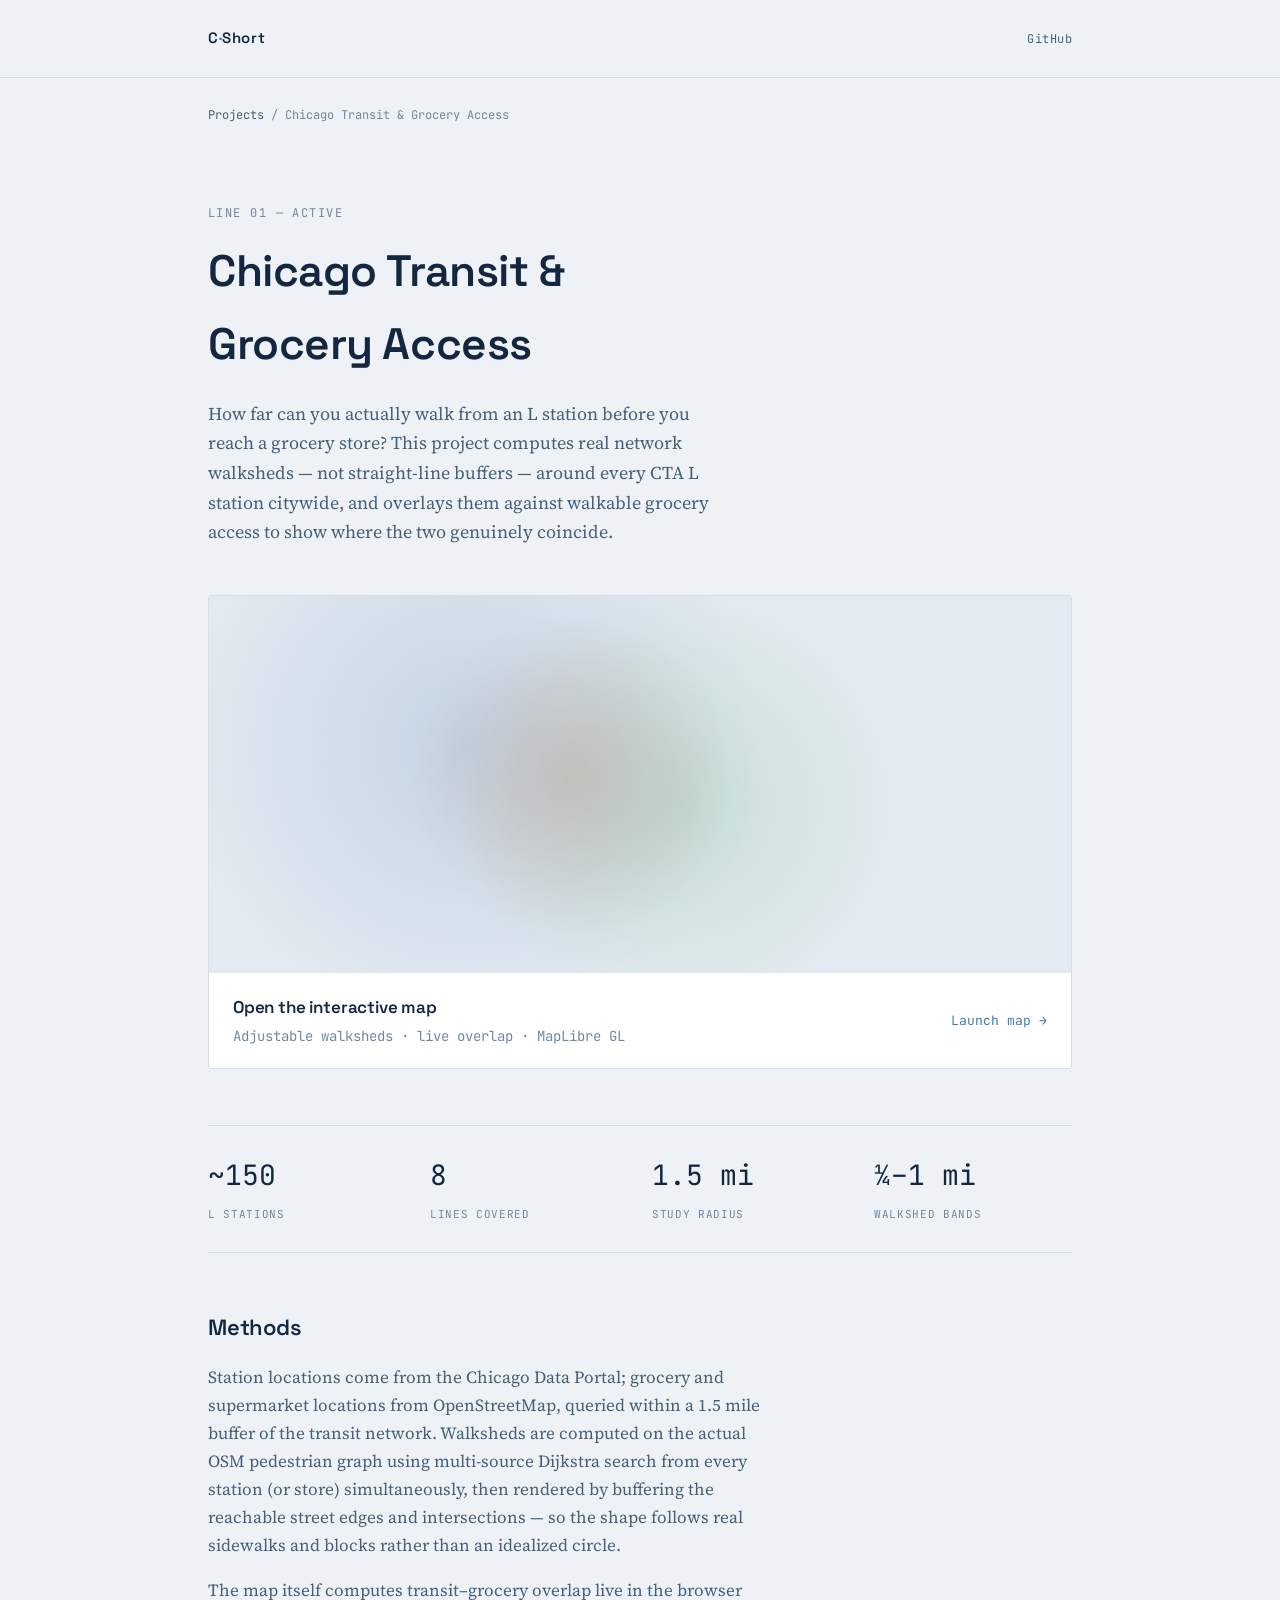
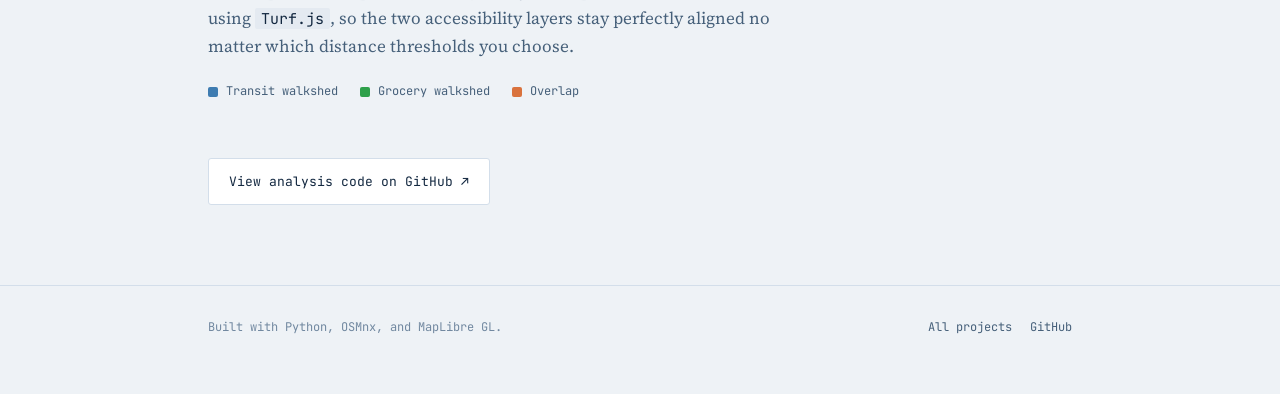
==== chicago-transit/index.html @ fa1d9db1 "Initial commit: portfolio homepage + Chicago transit project" ====
<!DOCTYPE html>
<html lang="en">
<head>
<meta charset="UTF-8">
<meta name="viewport" content="width=device-width, initial-scale=1.0">
<title>Chicago Transit &amp; Grocery Access — Cait Short</title>
<meta name="description" content="Network-based walkshed analysis of CTA L stations and grocery access across Chicago.">

<link rel="preconnect" href="https://fonts.googleapis.com">
<link rel="preconnect" href="https://fonts.gstatic.com" crossorigin>
<link href="https://fonts.googleapis.com/css2?family=Space+Grotesk:wght@500;600;700&family=Source+Serif+4:opsz,wght@8..60,400;8..60,600&family=JetBrains+Mono:wght@400;500&display=swap" rel="stylesheet">
<link rel="stylesheet" href="../assets/style.css">

<style>
  .breadcrumb {
    font-family: var(--mono);
    font-size: 12px;
    color: var(--muted);
    margin-bottom: 22px;
  }
  .breadcrumb a { text-decoration: none; color: var(--ink-dim); }
  .breadcrumb a:hover { color: var(--ink); }

  .project-header { padding: 56px 0 8px; }

  .project-header h1 {
    font-size: clamp(30px, 4.4vw, 44px);
    max-width: 18ch;
    margin-top: 12px;
  }

  .project-header .dek {
    max-width: 56ch;
    color: var(--ink-dim);
    font-size: 18px;
    margin: 18px 0 0;
  }

  /* ── Map CTA panel ────────────────────────────────────────────────── */
  .map-cta {
    display: block;
    margin: 40px 0 56px;
    border: 1px solid var(--line);
    border-radius: var(--radius);
    background: var(--surface);
    text-decoration: none;
    overflow: hidden;
    transition: border-color 0.2s;
  }

  .map-cta:hover { border-color: var(--cta); }

  .map-cta-preview {
    position: relative;
    aspect-ratio: 16/7;
    background:
      radial-gradient(circle at 30% 40%, rgba(62,124,177,0.20), transparent 45%),
      radial-gradient(circle at 55% 55%, rgba(46,160,74,0.16), transparent 42%),
      radial-gradient(circle at 42% 48%, rgba(217,114,61,0.24), transparent 30%),
      var(--surface-2);
  }

  .map-cta-body {
    display: flex;
    align-items: center;
    justify-content: space-between;
    padding: 20px 24px;
    gap: 16px;
    flex-wrap: wrap;
  }

  .map-cta-body h3 {
    font-size: 17px;
    color: var(--ink);
  }

  .map-cta-body p {
    margin: 4px 0 0;
    font-size: 14px;
    color: var(--muted);
    font-family: var(--mono);
  }

  .map-cta-arrow {
    font-family: var(--mono);
    font-size: 13px;
    color: var(--cta);
    white-space: nowrap;
    display: flex;
    align-items: center;
    gap: 6px;
  }

  /* ── Stats row ────────────────────────────────────────────────────── */
  .stats {
    display: grid;
    grid-template-columns: repeat(auto-fit, minmax(140px, 1fr));
    gap: 24px;
    margin: 40px 0 56px;
    padding: 26px 0;
    border-top: 1px solid var(--line);
    border-bottom: 1px solid var(--line);
  }

  .stat .num {
    font-family: var(--mono);
    font-size: 28px;
    color: var(--ink);
    display: block;
  }

  .stat .label {
    font-family: var(--mono);
    font-size: 11px;
    letter-spacing: 0.06em;
    text-transform: uppercase;
    color: var(--muted);
    margin-top: 4px;
  }

  /* ── Methods ──────────────────────────────────────────────────────── */
  .methods { margin-bottom: 56px; }

  .methods h2 {
    font-size: 22px;
    margin-bottom: 16px;
  }

  .methods p {
    color: var(--ink-dim);
    max-width: 64ch;
  }

  .methods p + p { margin-top: 14px; }

  .methods code {
    font-family: var(--mono);
    font-size: 0.88em;
    background: var(--surface-2);
    padding: 1px 6px;
    border-radius: 2px;
    color: var(--ink);
  }

  .legend {
    display: flex;
    gap: 22px;
    margin-top: 22px;
    flex-wrap: wrap;
  }

  .legend-item {
    display: flex;
    align-items: center;
    gap: 8px;
    font-family: var(--mono);
    font-size: 12px;
    color: var(--ink-dim);
  }

  .legend-swatch {
    width: 10px;
    height: 10px;
    border-radius: 2px;
  }

  /* ── Code link ────────────────────────────────────────────────────── */
  .code-cta {
    display: inline-flex;
    align-items: center;
    gap: 10px;
    padding: 12px 20px;
    border: 1px solid var(--line);
    border-radius: var(--radius);
    text-decoration: none;
    color: var(--ink);
    font-family: var(--mono);
    font-size: 13px;
    background: var(--surface);
    transition: border-color 0.2s, background 0.2s;
  }

  .code-cta:hover {
    border-color: var(--groc);
    background: var(--surface-2);
  }
</style>
</head>
<body>

<nav class="site-nav">
  <div class="wrap">
    <a class="brand" href="../index.html">C<span class="dot">·</span>Short</a>
    <div class="nav-links">
      <a href="https://github.com/C-Short" target="_blank" rel="noopener">GitHub</a>
    </div>
  </div>
</nav>

<main>
  <div class="wrap">

    <div class="breadcrumb" style="margin-top:28px;">
      <a href="../index.html">Projects</a> / Chicago Transit &amp; Grocery Access
    </div>

    <header class="project-header">
      <div class="eyebrow">Line 01 — Active</div>
      <h1>Chicago Transit &amp; Grocery Access</h1>
      <p class="dek">
        How far can you actually walk from an L station before you reach a
        grocery store? This project computes real network walksheds — not
        straight-line buffers — around every CTA L station citywide, and
        overlays them against walkable grocery access to show where the two
        genuinely coincide.
      </p>
    </header>

    <a class="map-cta" href="map.html">
      <div class="map-cta-preview"></div>
      <div class="map-cta-body">
        <div>
          <h3>Open the interactive map</h3>
          <p>Adjustable walksheds · live overlap · MapLibre GL</p>
        </div>
        <div class="map-cta-arrow">Launch map →</div>
      </div>
    </a>

    <div class="stats">
      <div class="stat">
        <span class="num">~150</span>
        <span class="label">L stations</span>
      </div>
      <div class="stat">
        <span class="num">8</span>
        <span class="label">Lines covered</span>
      </div>
      <div class="stat">
        <span class="num">1.5 mi</span>
        <span class="label">Study radius</span>
      </div>
      <div class="stat">
        <span class="num">¼–1 mi</span>
        <span class="label">Walkshed bands</span>
      </div>
    </div>

    <section class="methods">
      <h2>Methods</h2>
      <p>
        Station locations come from the Chicago Data Portal; grocery and
        supermarket locations from OpenStreetMap, queried within a
        1.5&nbsp;mile buffer of the transit network. Walksheds are computed
        on the actual OSM pedestrian graph using multi-source Dijkstra search
        from every station (or store) simultaneously, then rendered by
        buffering the reachable street edges and intersections — so the
        shape follows real sidewalks and blocks rather than an idealized
        circle.
      </p>
      <p>
        The map itself computes transit–grocery overlap live in the browser
        using <code>Turf.js</code>, so the two accessibility layers stay
        perfectly aligned no matter which distance thresholds you choose.
      </p>
      <div class="legend">
        <div class="legend-item"><span class="legend-swatch" style="background:var(--cta)"></span>Transit walkshed</div>
        <div class="legend-item"><span class="legend-swatch" style="background:var(--groc)"></span>Grocery walkshed</div>
        <div class="legend-item"><span class="legend-swatch" style="background:var(--ov)"></span>Overlap</div>
      </div>
    </section>

    <a class="code-cta" href="https://github.com/C-Short/C-Short.github.io/tree/main/chicago-transit" target="_blank" rel="noopener">
      View analysis code on GitHub ↗
    </a>

  </div>
</main>

<footer class="site-footer">
  <div class="wrap">
    <p>Built with Python, OSMnx, and MapLibre GL.</p>
    <div class="links">
      <a href="../index.html">All projects</a>
      <a href="https://github.com/C-Short" target="_blank" rel="noopener">GitHub</a>
    </div>
  </div>
</footer>

</body>
</html>
---- assets/style.css ----
/* ─────────────────────────────────────────────────────────────────────────
   Design tokens
   Palette: "light blueprint" — pale blue-tinted paper, deep navy ink, two
   accents (transit blue, warm orange). Green is reserved for the map itself
   (transit / grocery / overlap legend) rather than used in site chrome.
───────────────────────────────────────────────────────────────────────── */
:root {
  --bg:         #eef2f6;
  --surface:    #ffffff;
  --surface-2:  #e4eaf1;
  --line:       #d3deea;
  --ink:        #132840;
  --ink-dim:    #46607a;
  --muted:      #7188a0;

  --cta:        #3e7cb1;
  --ov:         #d9723d;
  --groc:       #2ea04a;

  --display: 'Space Grotesk', system-ui, sans-serif;
  --body:    'Source Serif 4', Georgia, serif;
  --mono:    'JetBrains Mono', 'Fira Mono', monospace;

  --radius: 3px;
  --max-w: 920px;
}

* , *::before, *::after { box-sizing: border-box; }

html { scroll-behavior: smooth; }

body {
  margin: 0;
  background: var(--bg);
  color: var(--ink);
  font-family: var(--body);
  font-size: 17px;
  line-height: 1.65;
  -webkit-font-smoothing: antialiased;
}

a { color: inherit; }

::selection { background: var(--cta); color: #fff; }

/* ── Layout helpers ─────────────────────────────────────────────────────── */
.wrap {
  max-width: var(--max-w);
  margin: 0 auto;
  padding: 0 28px;
}

/* ── Nav ──────────────────────────────────────────────────────────────── */
.site-nav {
  padding: 26px 0;
  border-bottom: 1px solid var(--line);
}

.site-nav .wrap {
  display: flex;
  align-items: baseline;
  justify-content: space-between;
}

.brand {
  font-family: var(--display);
  font-size: 15px;
  font-weight: 600;
  letter-spacing: 0.04em;
  text-decoration: none;
  color: var(--ink);
}

.brand .dot {
  color: var(--cta);
}

.nav-links {
  display: flex;
  gap: 22px;
  font-family: var(--mono);
  font-size: 12px;
  letter-spacing: 0.04em;
}

.nav-links a {
  text-decoration: none;
  color: var(--ink-dim);
  transition: color 0.15s;
}

.nav-links a:hover { color: var(--ink); }

/* ── Headings ─────────────────────────────────────────────────────────── */
h1, h2, h3 {
  font-family: var(--display);
  font-weight: 600;
  letter-spacing: -0.01em;
  color: var(--ink);
  margin: 0;
}

.eyebrow {
  font-family: var(--mono);
  font-size: 12px;
  letter-spacing: 0.12em;
  text-transform: uppercase;
  color: var(--muted);
}

/* ── Focus & motion ───────────────────────────────────────────────────── */
a:focus-visible, button:focus-visible {
  outline: 2px solid var(--cta);
  outline-offset: 3px;
}

@media (prefers-reduced-motion: reduce) {
  * { animation-duration: 0.001ms !important; animation-iteration-count: 1 !important; transition-duration: 0.001ms !important; }
}

/* ── Footer ───────────────────────────────────────────────────────────── */
.site-footer {
  border-top: 1px solid var(--line);
  padding: 32px 0 56px;
  margin-top: 80px;
}

.site-footer .wrap {
  display: flex;
  justify-content: space-between;
  align-items: center;
  flex-wrap: wrap;
  gap: 12px;
}

.site-footer p {
  font-family: var(--mono);
  font-size: 12px;
  color: var(--muted);
  margin: 0;
}

.site-footer .links {
  display: flex;
  gap: 18px;
  font-family: var(--mono);
  font-size: 12px;
}

.site-footer a { text-decoration: none; color: var(--ink-dim); }
.site-footer a:hover { color: var(--ink); }
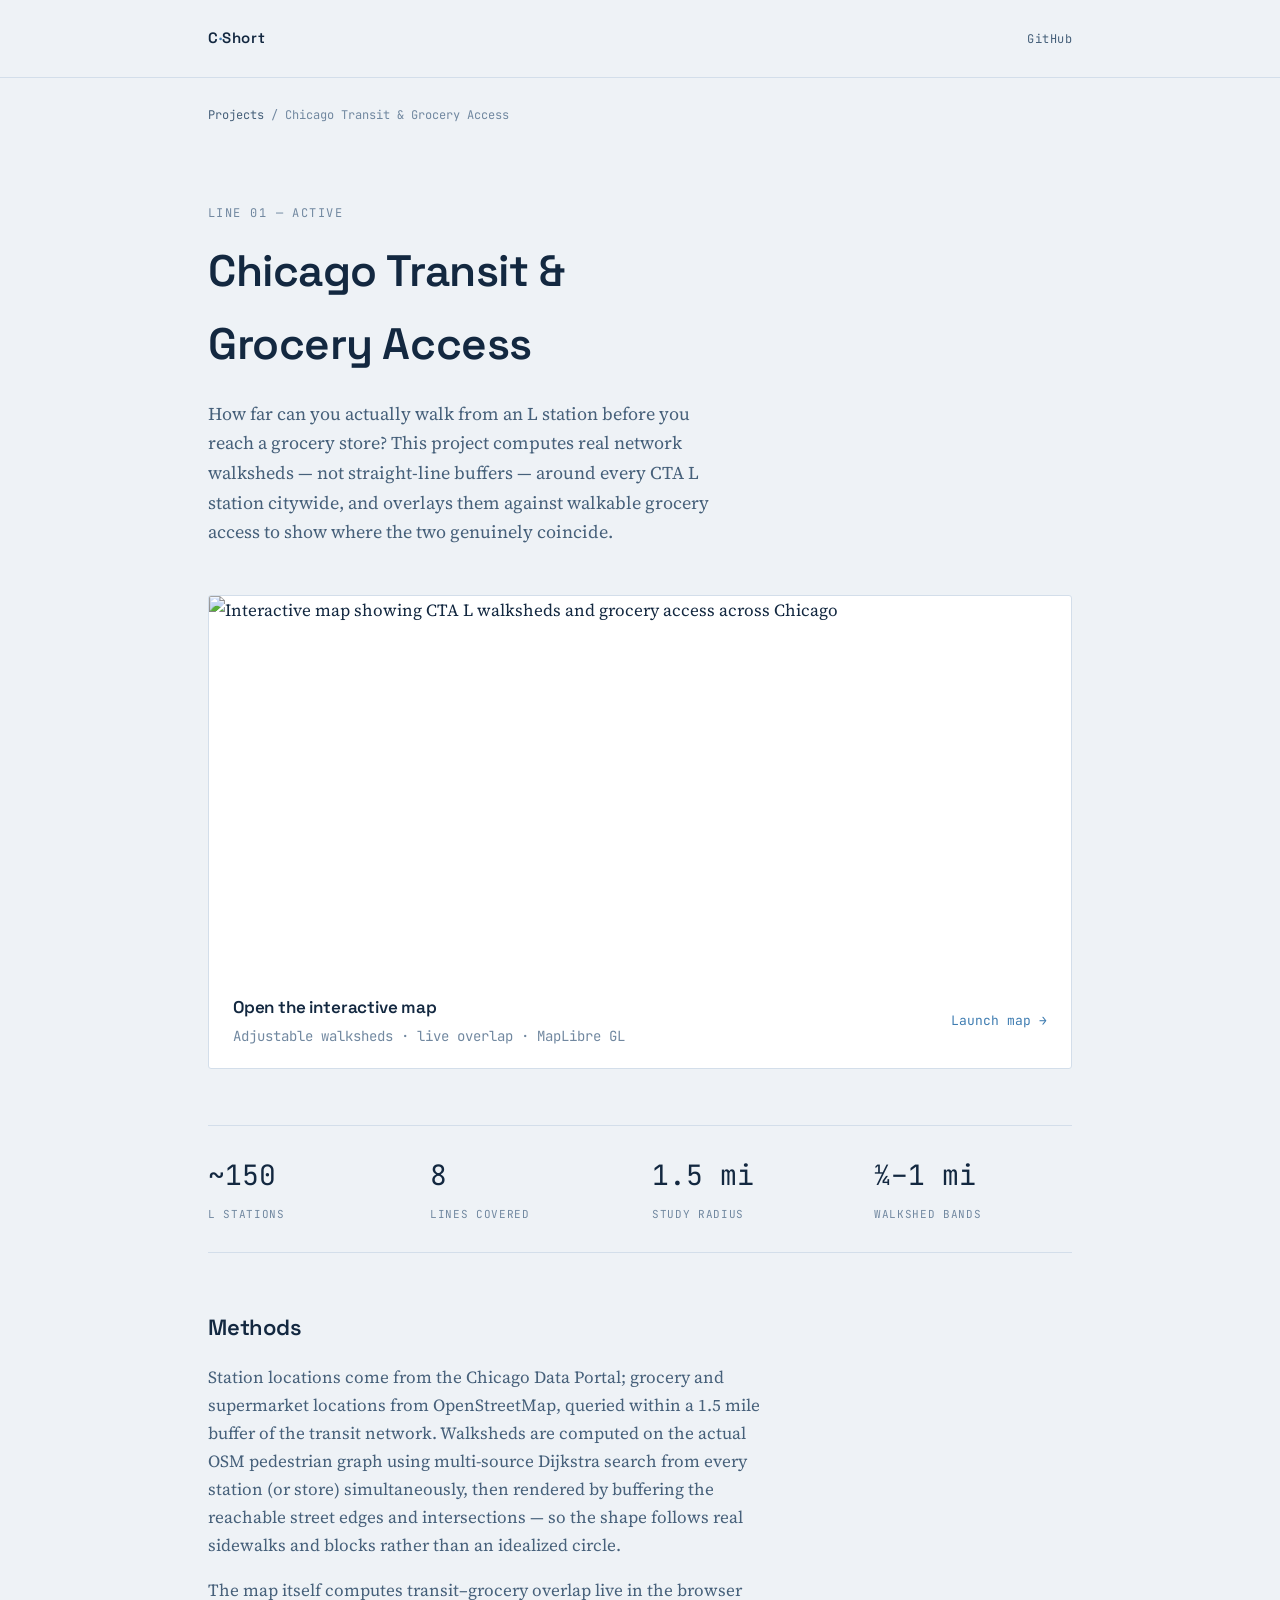
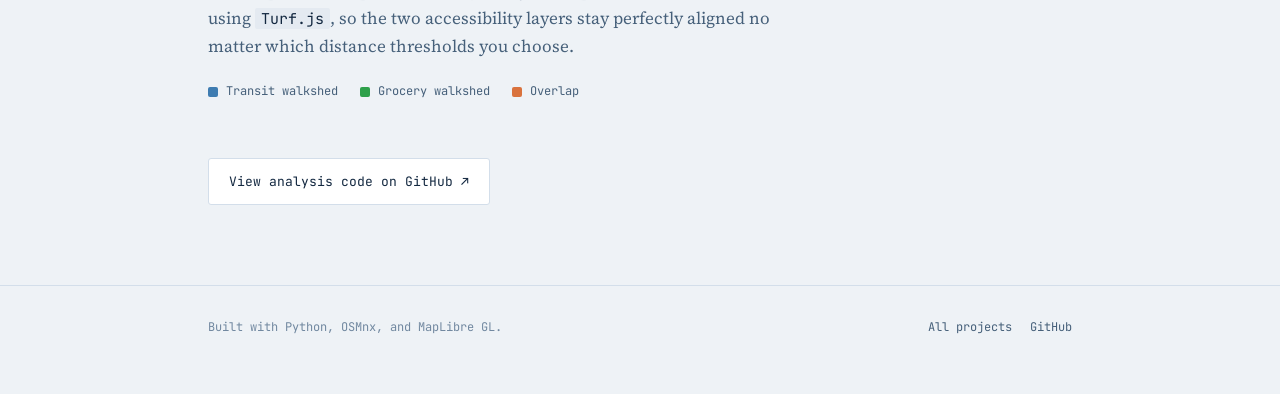
==== commit baf8564b: "create skeleton for e-ink display proj" ====
--- a/chicago-transit/index.html
+++ b/chicago-transit/index.html
@@ -53,11 +53,19 @@
   .map-cta-preview {
     position: relative;
     aspect-ratio: 16/7;
-    background:
-      radial-gradient(circle at 30% 40%, rgba(62,124,177,0.20), transparent 45%),
-      radial-gradient(circle at 55% 55%, rgba(46,160,74,0.16), transparent 42%),
-      radial-gradient(circle at 42% 48%, rgba(217,114,61,0.24), transparent 30%),
-      var(--surface-2);
+    overflow: hidden;
+  }
+
+  .map-cta-preview img {
+    width: 100%;
+    height: 100%;
+    object-fit: cover;
+    display: block;
+    transition: transform 0.3s ease;
+  }
+
+  .map-cta:hover .map-cta-preview img {
+    transform: scale(1.02);
   }
 
   .map-cta-body {
@@ -217,7 +225,12 @@
     </header>
 
     <a class="map-cta" href="map.html">
-      <div class="map-cta-preview"></div>
+      <div class="map-cta-preview">
+        <img
+          src="../assets/images/chicago-transit-preview.jpg"
+          alt="Interactive map showing CTA L walksheds and grocery access across Chicago"
+        >
+      </div>
       <div class="map-cta-body">
         <div>
           <h3>Open the interactive map</h3>
